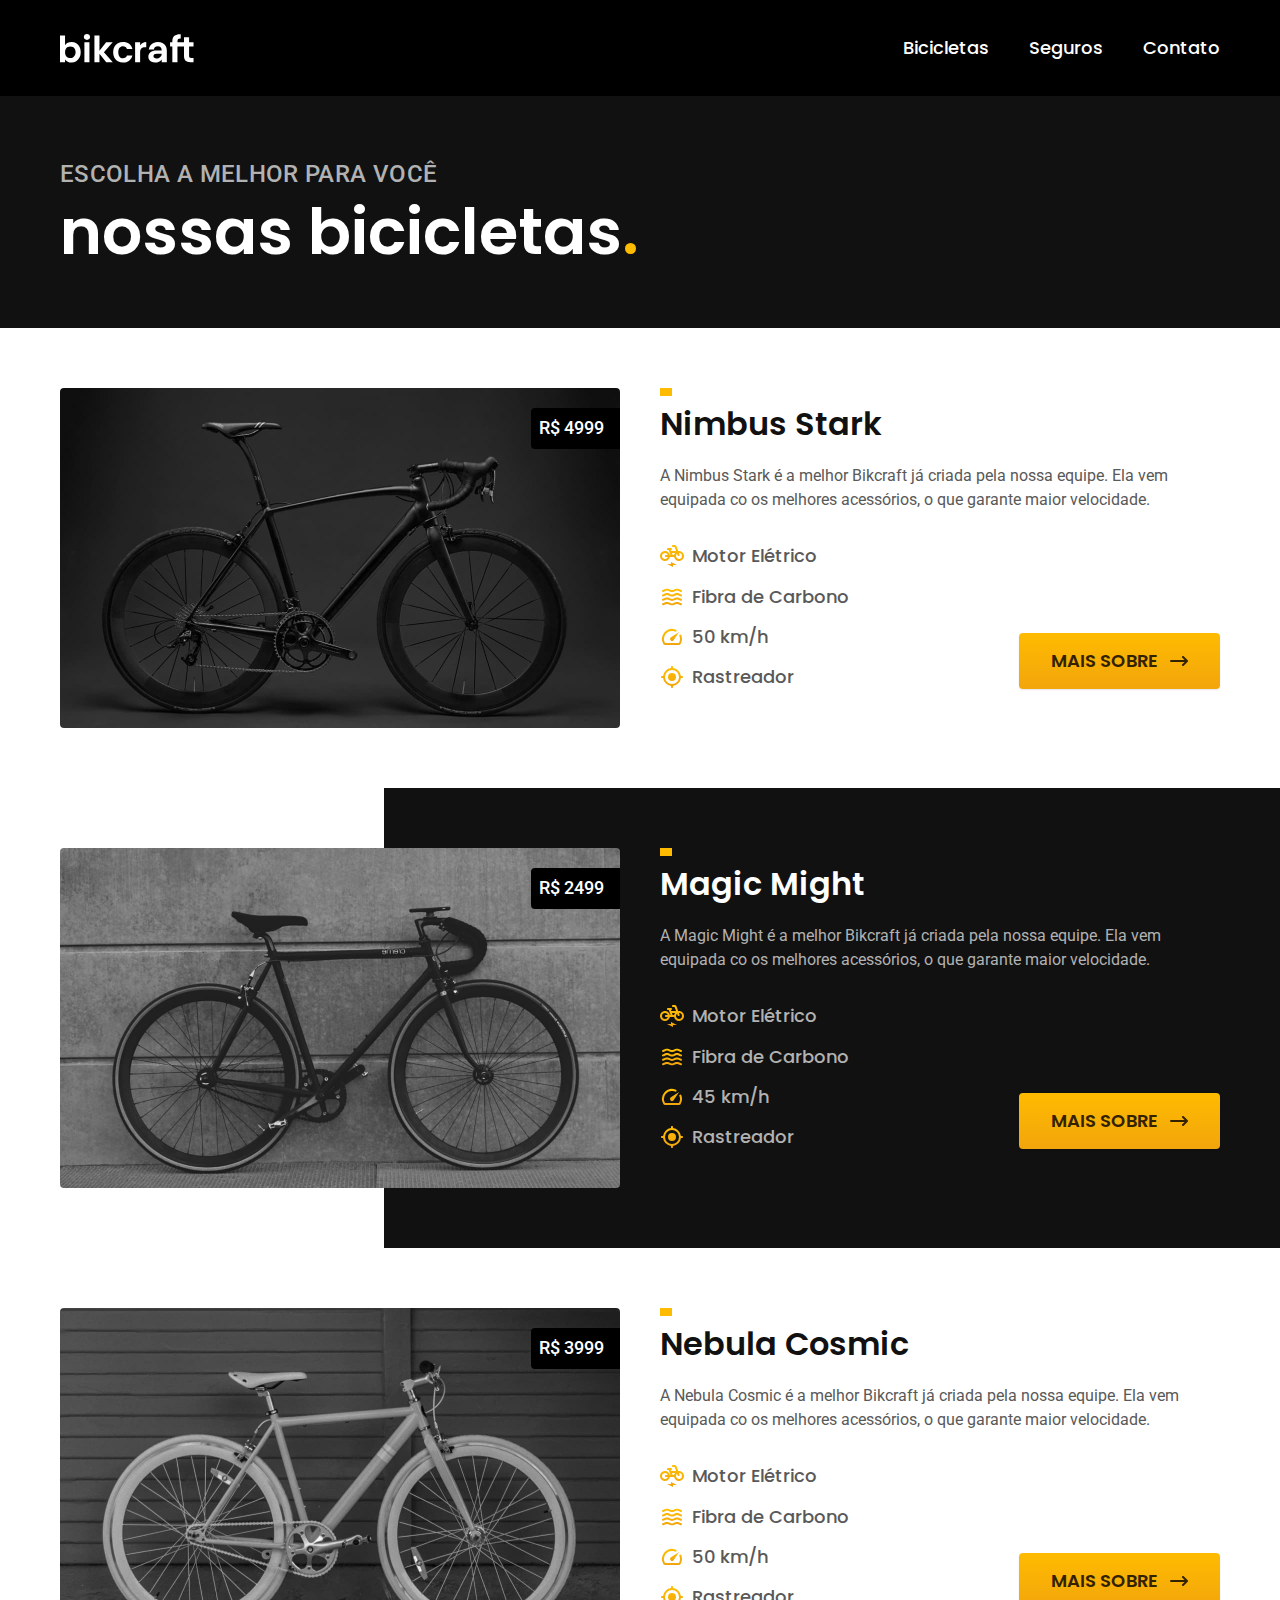
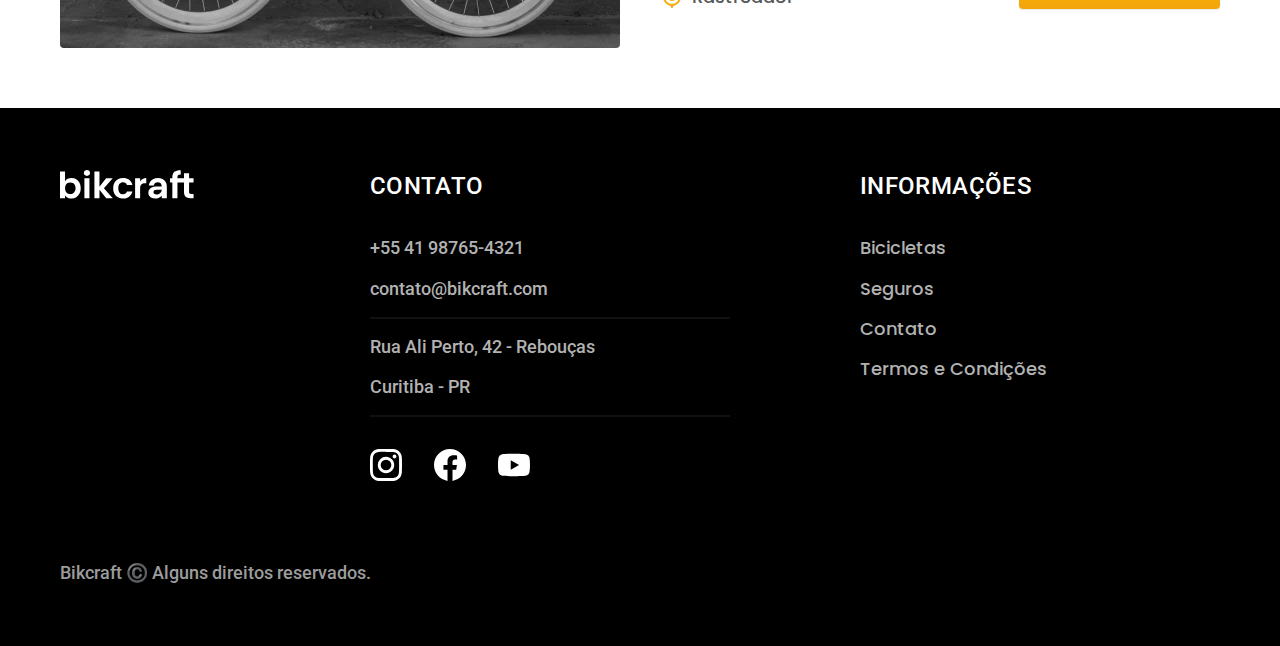
==== bicicletas.html @ cbe67dc3 "bicicletas e termos" ====
<!DOCTYPE html>
<html lang="pt-br">

<head>
  <meta charset="UTF-8">
  <meta name="viewport" content="width=device-width, initial-scale=1.0">
  <title>Bicicletas | Bikcraft</title>
  <meta name="description" content="Bicicletas.">
  <link rel="stylesheet" href="./css/style.css">

  <link rel="preconnect" href="https://fonts.googleapis.com">
  <link rel="preconnect" href="https://fonts.gstatic.com" crossorigin>
  <link href="https://fonts.googleapis.com/css2?family=Merriweather:ital,wght@1,900&family=Poppins:wght@400;600&family=Roboto:wght@400;500&display=swap" rel="stylesheet">
</head>

<body id="bicicletas">
  <header class="header-bg">
    <div class="header container">
      <a href="./"><img src="./img/bikcraft.svg" alt="Bikcraft"></a>
      <nav aria-label="primaria">
        <ul class="header-menu font-1-m cor-0">
          <li><a href="./bicicletas.html">Bicicletas</a></li>
          <li><a href="./seguros.html">Seguros</a></li>
          <li><a href="./contato.html">Contato</a></li>
        </ul>
      </nav>
    </div>
  </header>

  <main>
    <div class="titulo-bg">
      <div class="titulo container">
        <p class="font-2-l-b cor-5">Escolha a melhor para você</p>
        <h1 class="font-1-xxl cor-0">nossas bicicletas<span class="cor-p1">.</span></h1>
      </div>
    </div>

    <div class="bicicletas container">
      <div class="bicicletas-imagem">
        <img src="./img/bicicletas/nimbus.jpg" alt="Bicicleta Preta">
        <span class="font-2-m cor-0">R$ 4999</span>
      </div>
      <div class="bicicletas-conteudo">
        <h2 class="font-1-xl">Nimbus Stark</h2>
        <p class="font-2-s cor-8">A Nimbus Stark é a melhor Bikcraft já criada pela nossa equipe. Ela vem equipada co os melhores acessórios, o que garante maior velocidade.</p>
        <ul class="font-1-m cor-8">
          <li>
            <img src="./img/icones/eletrica.svg" alt="">
            Motor Elétrico
          </li>
          <li>
            <img src="./img/icones/carbono.svg" alt="">
            Fibra de Carbono
          </li>
          <li>
            <img src="./img/icones/velocidade.svg" alt="">
            50 km/h
          </li>
          <li>
            <img src="./img/icones/rastreador.svg" alt="">
            Rastreador
          </li>
        </ul>
        <a class="botao seta" href="./bicicletas/nimbus.html">Mais Sobre</a>
      </div>
    </div>

    <div class="bicicletas-bg">
      <div class="bicicletas container">
        <div class="bicicletas-imagem">
          <img src="./img/bicicletas/magic.jpg" alt="Bicicleta Preta">
          <span class="font-2-m cor-0">R$ 2499</span>
        </div>
        <div class="bicicletas-conteudo">
          <h2 class="font-1-xl cor-0">Magic Might</h2>
          <p class="font-2-s cor-5">A Magic Might é a melhor Bikcraft já criada pela nossa equipe. Ela vem equipada co os melhores acessórios, o que garante maior velocidade.</p>
          <ul class="font-1-m cor-5">
            <li>
              <img src="./img/icones/eletrica.svg" alt="">
              Motor Elétrico
            </li>
            <li>
              <img src="./img/icones/carbono.svg" alt="">
              Fibra de Carbono
            </li>
            <li>
              <img src="./img/icones/velocidade.svg" alt="">
              45 km/h
            </li>
            <li>
              <img src="./img/icones/rastreador.svg" alt="">
              Rastreador
            </li>
          </ul>
          <a class="botao seta" href="./bicicletas/magic.html">Mais Sobre</a>
        </div>
      </div>
    </div>

    <div class="bicicletas container">
      <div class="bicicletas-imagem">
        <img src="./img/bicicletas/nebula.jpg" alt="Bicicleta Preta">
        <span class="font-2-m cor-0">R$ 3999</span>
      </div>
      <div class="bicicletas-conteudo">
        <h2 class="font-1-xl">Nebula Cosmic</h2>
        <p class="font-2-s cor-8">A Nebula Cosmic é a melhor Bikcraft já criada pela nossa equipe. Ela vem equipada co os melhores acessórios, o que garante maior velocidade.</p>
        <ul class="font-1-m cor-8">
          <li>
            <img src="./img/icones/eletrica.svg" alt="">
            Motor Elétrico
          </li>
          <li>
            <img src="./img/icones/carbono.svg" alt="">
            Fibra de Carbono
          </li>
          <li>
            <img src="./img/icones/velocidade.svg" alt="">
            50 km/h
          </li>
          <li>
            <img src="./img/icones/rastreador.svg" alt="">
            Rastreador
          </li>
        </ul>
        <a class="botao seta" href="./bicicletas/nebula.html">Mais Sobre</a>
      </div>
    </div>
  </main>

  <footer class="footer-bg">
    <div class="footer container">
      <img src="./img/bikcraft.svg" alt="Bikcraft">
      <div class="footer-contato">
        <h3 class="font-2-l-b cor-0">Contato</h3>
        <ul class="font-2-m cor-5">
          <li><a href="tel:+5541987654321">+55 41 98765-4321</a></li>
          <li><a href="mailto:contato@bikcraft.com">contato@bikcraft.com</a></li>
          <li>Rua Ali Perto, 42 - Rebouças</li>
          <li>Curitiba - PR</li>
        </ul>
        <div class="footer-redes">
          <a href="./">
            <img src="./img/redes/instagram.svg" alt="Instagram">
          </a>
          <a href="./">
            <img src="./img/redes/facebook.svg" alt="Facebook">
          </a>
          <a href="./">
            <img src="./img/redes/youtube.svg" alt="Youtube">
          </a>
        </div>
      </div>
      <div class="footer-informacoes">
        <h3 class="font-2-l-b cor-0">Informações</h3>
        <nav>
          <ul class="font-1-m cor-5">
            <li><a href="./bicicletas.html">Bicicletas</a></li>
            <li><a href="./seguros.html">Seguros</a></li>
            <li><a href="./contato.html">Contato</a></li>
            <li><a href="./termos.html">Termos e Condições</a></li>
          </ul>
        </nav>
      </div>
      <p class="footer-copy font-2-m cor-6">Bikcraft ©️ Alguns direitos reservados.</p>
    </div>
  </footer>
</body>

</html>
---- css/style.css ----
@import "./global/global.css";
@import "./utilidades/tipografia.css";
@import "./utilidades/cores.css";

@import "./global/header.css";
@import "./global/footer.css";

/* Utilidades */
@import "./utilidades/componentes.css";

/* Home */
@import "./home/introducao.css";
@import "./home/tecnologia.css";
@import "./home/parceiros.css";
@import "./home/depoimento.css";

/* Bicicletas */
@import "./bicicletas/bicicletas-lista.css";
@import "./bicicletas/bicicletas.css";

/* Seguros */
@import "./seguros/seguros.css";

/* Termos */
@import "./termos/termos.css";
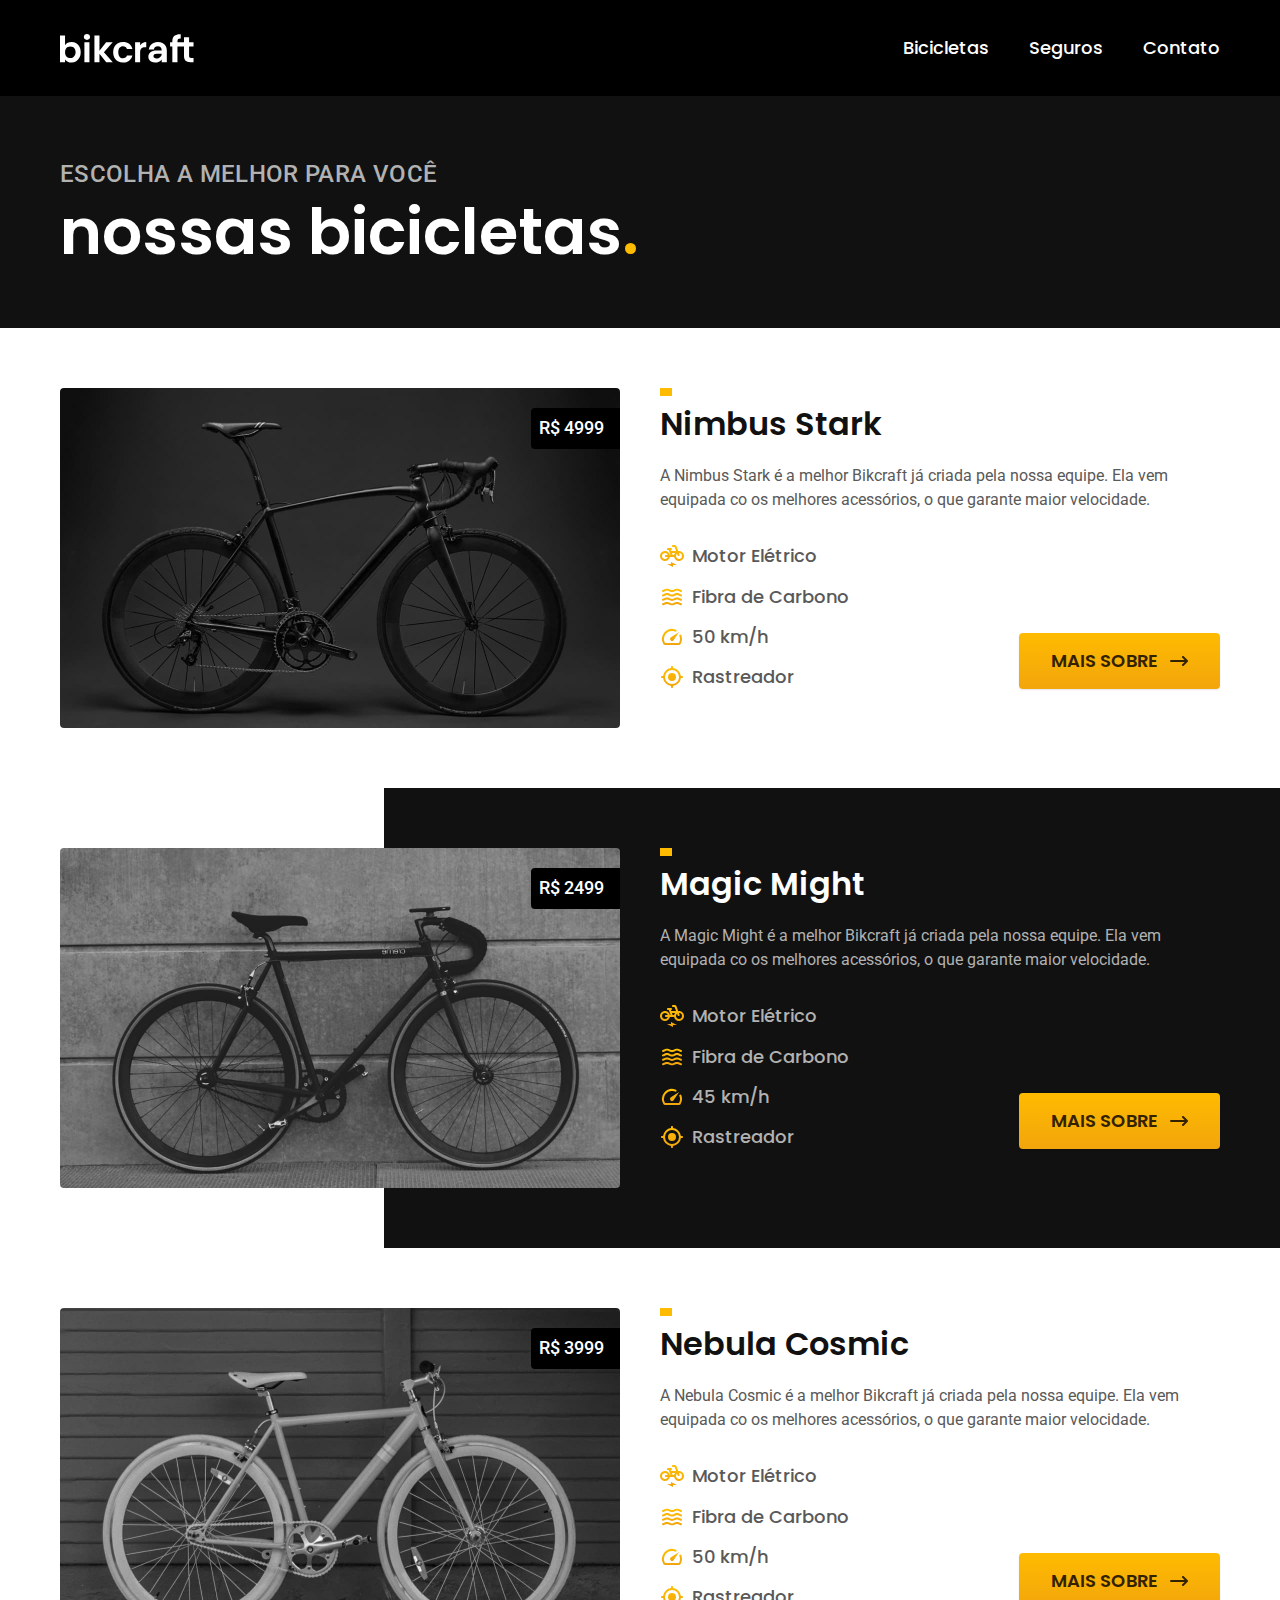
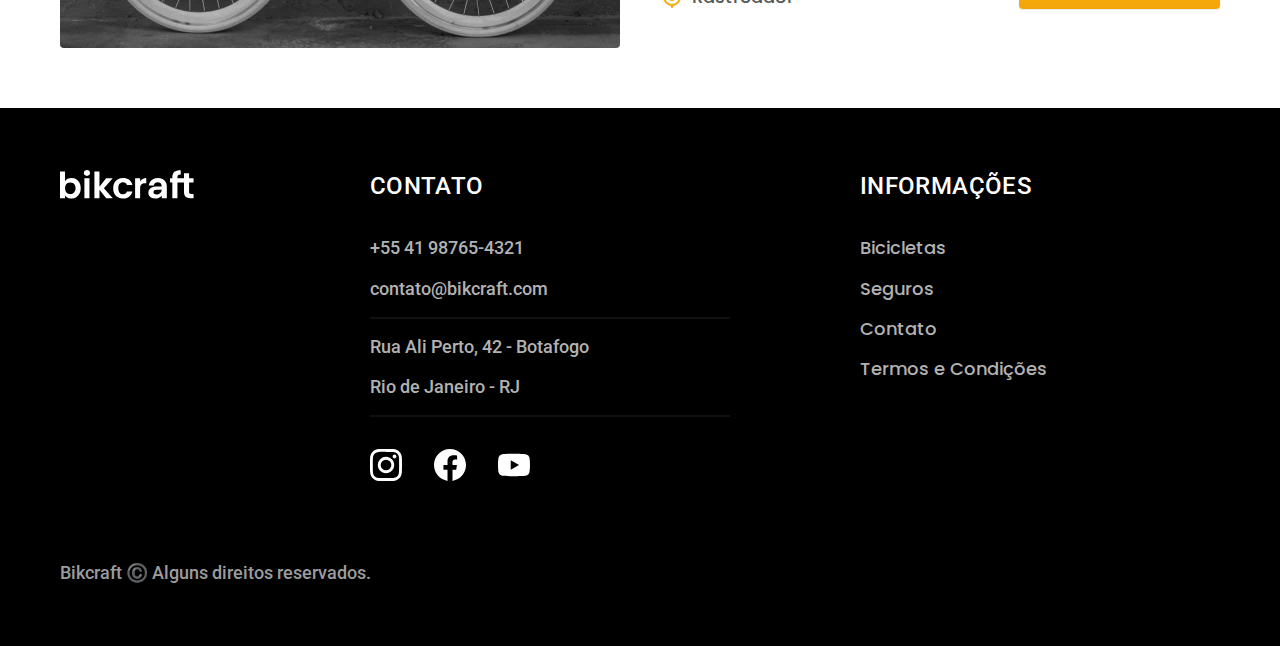
==== commit afe22167: "contato" ====
--- a/bicicletas.html
+++ b/bicicletas.html
@@ -130,14 +130,14 @@
 
   <footer class="footer-bg">
     <div class="footer container">
-      <img src="./img/bikcraft.svg" alt="Bikcraft">
+      <a href="./"> <img src="./img/bikcraft.svg" alt="Bikcraft"></a>
       <div class="footer-contato">
         <h3 class="font-2-l-b cor-0">Contato</h3>
         <ul class="font-2-m cor-5">
           <li><a href="tel:+5541987654321">+55 41 98765-4321</a></li>
           <li><a href="mailto:contato@bikcraft.com">contato@bikcraft.com</a></li>
-          <li>Rua Ali Perto, 42 - Rebouças</li>
-          <li>Curitiba - PR</li>
+          <li>Rua Ali Perto, 42 - Botafogo</li>
+          <li>Rio de Janeiro - RJ</li>
         </ul>
         <div class="footer-redes">
           <a href="./">
--- a/css/style.css
+++ b/css/style.css
@@ -7,6 +7,7 @@
 
 /* Utilidades */
 @import "./utilidades/componentes.css";
+@import "./utilidades/formulario.css";
 
 /* Home */
 @import "./home/introducao.css";
@@ -18,8 +19,18 @@
 @import "./bicicletas/bicicletas-lista.css";
 @import "./bicicletas/bicicletas.css";
 
+/* Bicicleta */
+@import "./bicicleta/bicicleta.css";
+@import "./bicicleta/seguro.css";
+
 /* Seguros */
 @import "./seguros/seguros.css";
+@import "./seguros/vantagens.css";
+@import "./seguros/perguntas.css";
+
+/* Contato */
+@import "./contato/contato.css";
+@import "./contato/lojas.css";
 
 /* Termos */
 @import "./termos/termos.css";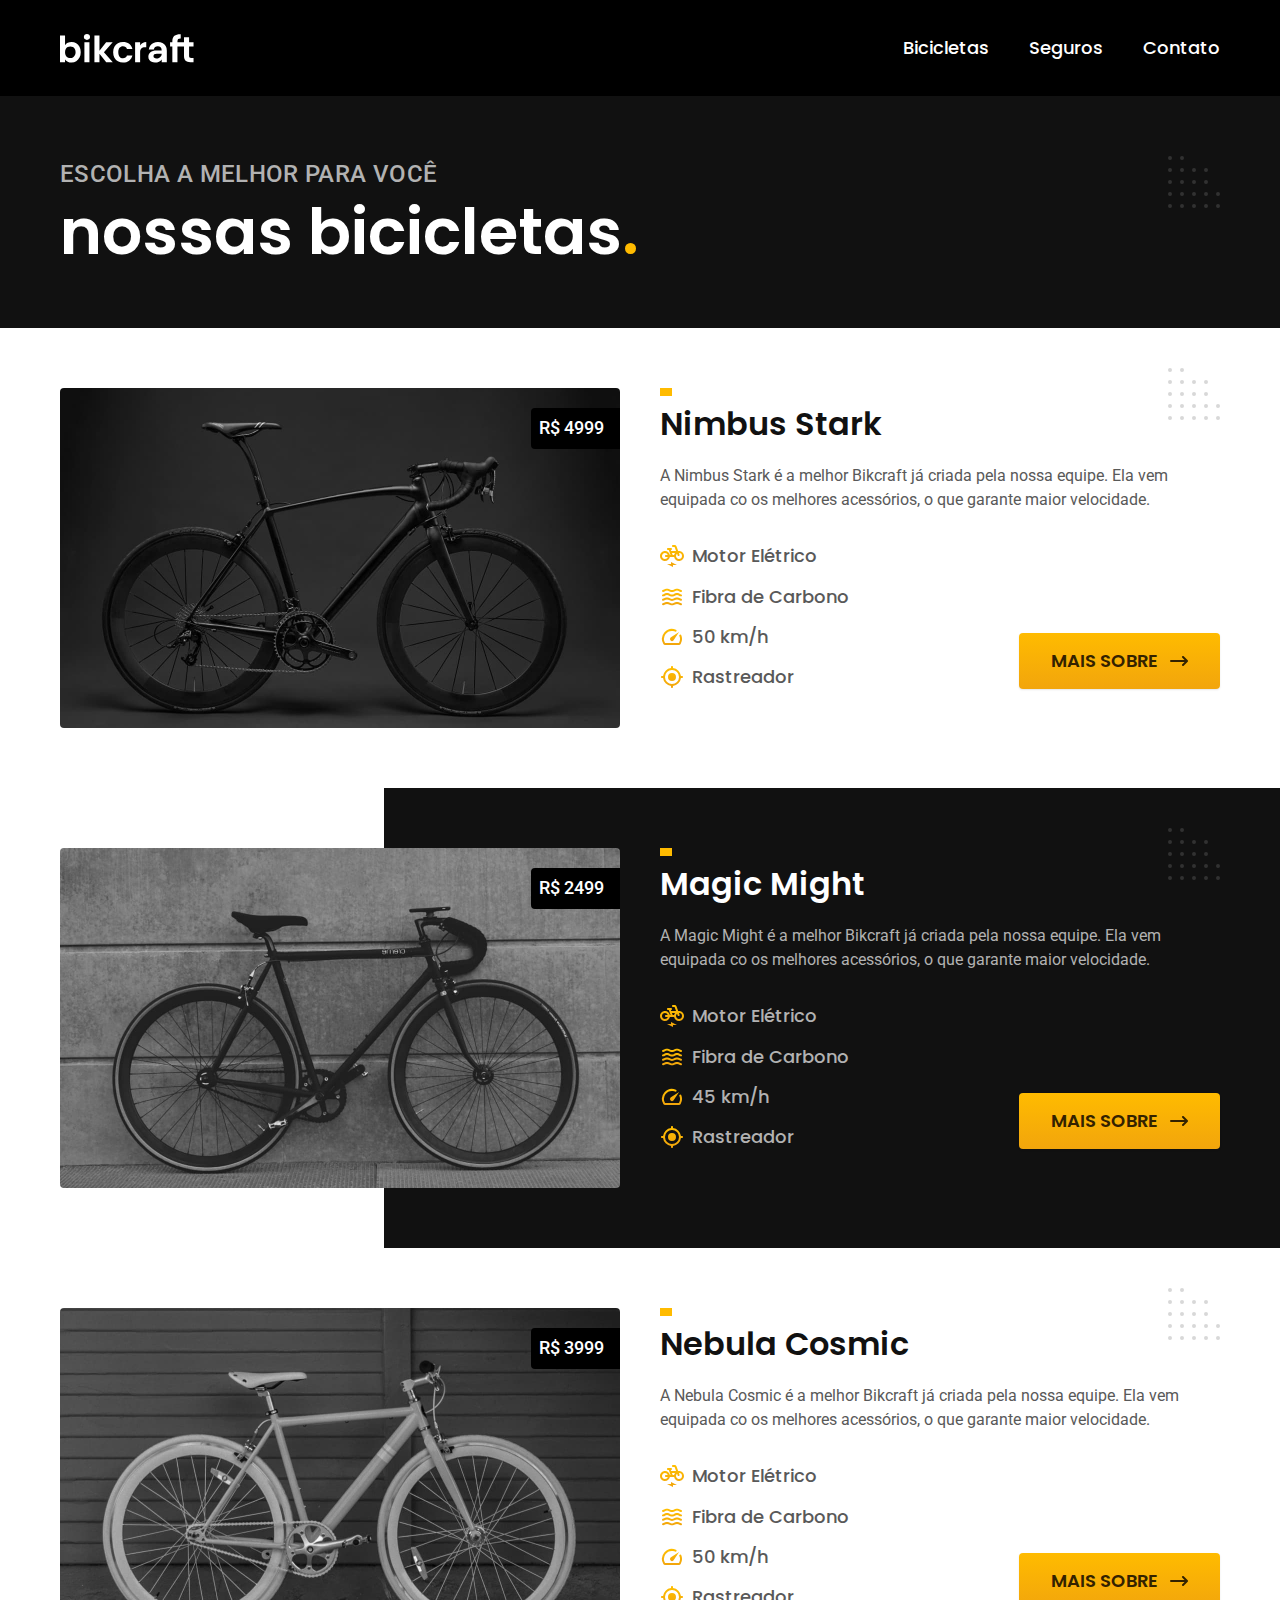
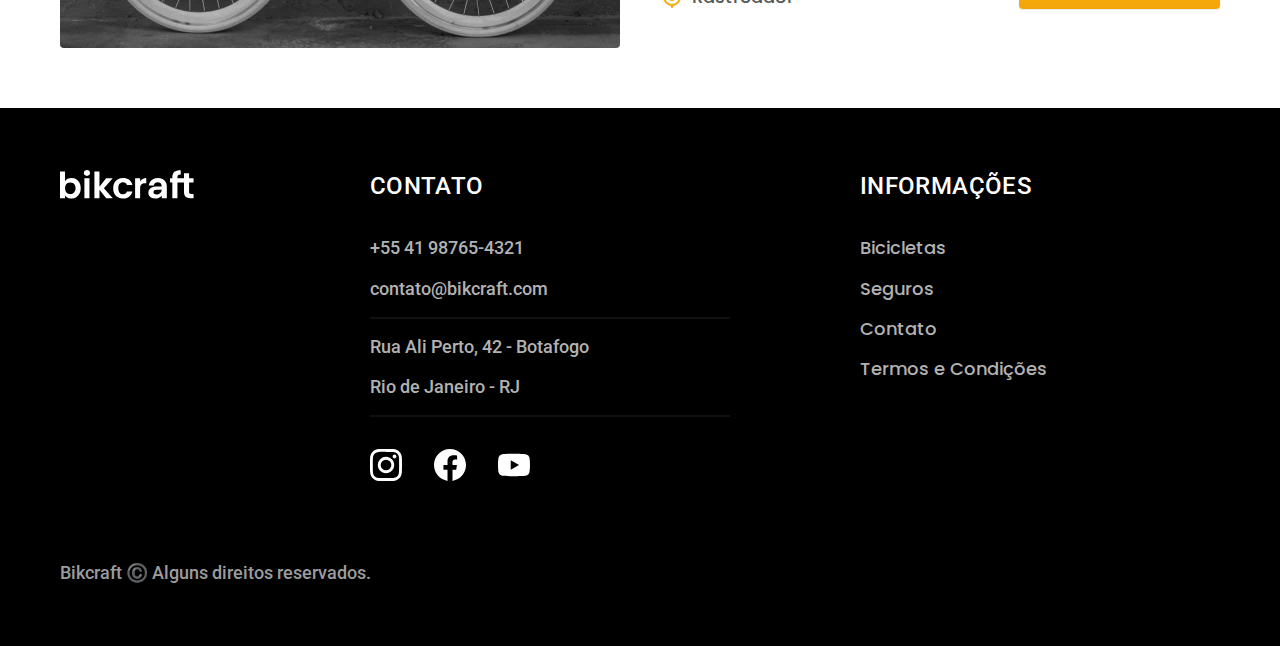
==== commit c1776941: "orcamento" ====
--- a/bicicletas.html
+++ b/bicicletas.html
@@ -6,6 +6,7 @@
   <meta name="viewport" content="width=device-width, initial-scale=1.0">
   <title>Bicicletas | Bikcraft</title>
   <meta name="description" content="Bicicletas.">
+  <link rel="preload" href="./css/style.css" as="style">
   <link rel="stylesheet" href="./css/style.css">
 
   <link rel="preconnect" href="https://fonts.googleapis.com">
@@ -16,7 +17,7 @@
 <body id="bicicletas">
   <header class="header-bg">
     <div class="header container">
-      <a href="./"><img src="./img/bikcraft.svg" alt="Bikcraft"></a>
+      <a href="./"><img src="./img/bikcraft.svg" width="136" height="32" alt="Bikcraft"></a>
       <nav aria-label="primaria">
         <ul class="header-menu font-1-m cor-0">
           <li><a href="./bicicletas.html">Bicicletas</a></li>
@@ -37,7 +38,7 @@
 
     <div class="bicicletas container">
       <div class="bicicletas-imagem">
-        <img src="./img/bicicletas/nimbus.jpg" alt="Bicicleta Preta">
+        <img src="./img/bicicletas/nimbus.jpg" width="1120" height="680" alt="Bicicleta Preta">
         <span class="font-2-m cor-0">R$ 4999</span>
       </div>
       <div class="bicicletas-conteudo">
@@ -45,19 +46,19 @@
         <p class="font-2-s cor-8">A Nimbus Stark é a melhor Bikcraft já criada pela nossa equipe. Ela vem equipada co os melhores acessórios, o que garante maior velocidade.</p>
         <ul class="font-1-m cor-8">
           <li>
-            <img src="./img/icones/eletrica.svg" alt="">
+            <img src="./img/icones/eletrica.svg" width="24" height="24" alt="">
             Motor Elétrico
           </li>
           <li>
-            <img src="./img/icones/carbono.svg" alt="">
+            <img src="./img/icones/carbono.svg" width="24" height="24" alt="">
             Fibra de Carbono
           </li>
           <li>
-            <img src="./img/icones/velocidade.svg" alt="">
+            <img src="./img/icones/velocidade.svg" width="24" height="24" alt="">
             50 km/h
           </li>
           <li>
-            <img src="./img/icones/rastreador.svg" alt="">
+            <img src="./img/icones/rastreador.svg" width="24" height="24" alt="">
             Rastreador
           </li>
         </ul>
@@ -68,7 +69,7 @@
     <div class="bicicletas-bg">
       <div class="bicicletas container">
         <div class="bicicletas-imagem">
-          <img src="./img/bicicletas/magic.jpg" alt="Bicicleta Preta">
+          <img src="./img/bicicletas/magic.jpg" width="1120" height="680" alt="Bicicleta Preta">
           <span class="font-2-m cor-0">R$ 2499</span>
         </div>
         <div class="bicicletas-conteudo">
@@ -76,19 +77,19 @@
           <p class="font-2-s cor-5">A Magic Might é a melhor Bikcraft já criada pela nossa equipe. Ela vem equipada co os melhores acessórios, o que garante maior velocidade.</p>
           <ul class="font-1-m cor-5">
             <li>
-              <img src="./img/icones/eletrica.svg" alt="">
+              <img src="./img/icones/eletrica.svg" width="24" height="24" alt="">
               Motor Elétrico
             </li>
             <li>
-              <img src="./img/icones/carbono.svg" alt="">
+              <img src="./img/icones/carbono.svg" width="24" height="24" alt="">
               Fibra de Carbono
             </li>
             <li>
-              <img src="./img/icones/velocidade.svg" alt="">
+              <img src="./img/icones/velocidade.svg" width="24" height="24" alt="">
               45 km/h
             </li>
             <li>
-              <img src="./img/icones/rastreador.svg" alt="">
+              <img src="./img/icones/rastreador.svg" width="24" height="24" alt="">
               Rastreador
             </li>
           </ul>
@@ -99,7 +100,7 @@
 
     <div class="bicicletas container">
       <div class="bicicletas-imagem">
-        <img src="./img/bicicletas/nebula.jpg" alt="Bicicleta Preta">
+        <img src="./img/bicicletas/nebula.jpg" width="1120" height="680" alt="Bicicleta Preta">
         <span class="font-2-m cor-0">R$ 3999</span>
       </div>
       <div class="bicicletas-conteudo">
@@ -107,19 +108,19 @@
         <p class="font-2-s cor-8">A Nebula Cosmic é a melhor Bikcraft já criada pela nossa equipe. Ela vem equipada co os melhores acessórios, o que garante maior velocidade.</p>
         <ul class="font-1-m cor-8">
           <li>
-            <img src="./img/icones/eletrica.svg" alt="">
+            <img src="./img/icones/eletrica.svg" width="24" height="24" alt="">
             Motor Elétrico
           </li>
           <li>
-            <img src="./img/icones/carbono.svg" alt="">
+            <img src="./img/icones/carbono.svg" width="24" height="24" alt="">
             Fibra de Carbono
           </li>
           <li>
-            <img src="./img/icones/velocidade.svg" alt="">
+            <img src="./img/icones/velocidade.svg" width="24" height="24" alt="">
             50 km/h
           </li>
           <li>
-            <img src="./img/icones/rastreador.svg" alt="">
+            <img src="./img/icones/rastreador.svg" width="24" height="24" alt="">
             Rastreador
           </li>
         </ul>
@@ -130,7 +131,7 @@
 
   <footer class="footer-bg">
     <div class="footer container">
-      <a href="./"> <img src="./img/bikcraft.svg" alt="Bikcraft"></a>
+      <a href="./"> <img src="./img/bikcraft.svg" width="136" height="32" alt="Bikcraft"></a>
       <div class="footer-contato">
         <h3 class="font-2-l-b cor-0">Contato</h3>
         <ul class="font-2-m cor-5">
@@ -141,13 +142,13 @@
         </ul>
         <div class="footer-redes">
           <a href="./">
-            <img src="./img/redes/instagram.svg" alt="Instagram">
+            <img src="./img/redes/instagram.svg" width="32" height="32" alt="Instagram">
           </a>
           <a href="./">
-            <img src="./img/redes/facebook.svg" alt="Facebook">
+            <img src="./img/redes/facebook.svg" width="32" height="32" alt="Facebook">
           </a>
           <a href="./">
-            <img src="./img/redes/youtube.svg" alt="Youtube">
+            <img src="./img/redes/youtube.svg" width="32" height="32" alt="Youtube">
           </a>
         </div>
       </div>
--- a/css/style.css
+++ b/css/style.css
@@ -32,5 +32,8 @@
 @import "./contato/contato.css";
 @import "./contato/lojas.css";
 
+/* Orçamento */
+@import "./orcamento/orcamento.css";
+
 /* Termos */
 @import "./termos/termos.css";--- a/css/style.css
+++ b/css/style.css
@@ -32,5 +32,8 @@
 @import "./contato/contato.css";
 @import "./contato/lojas.css";
 
+/* Orçamento */
+@import "./orcamento/orcamento.css";
+
 /* Termos */
 @import "./termos/termos.css";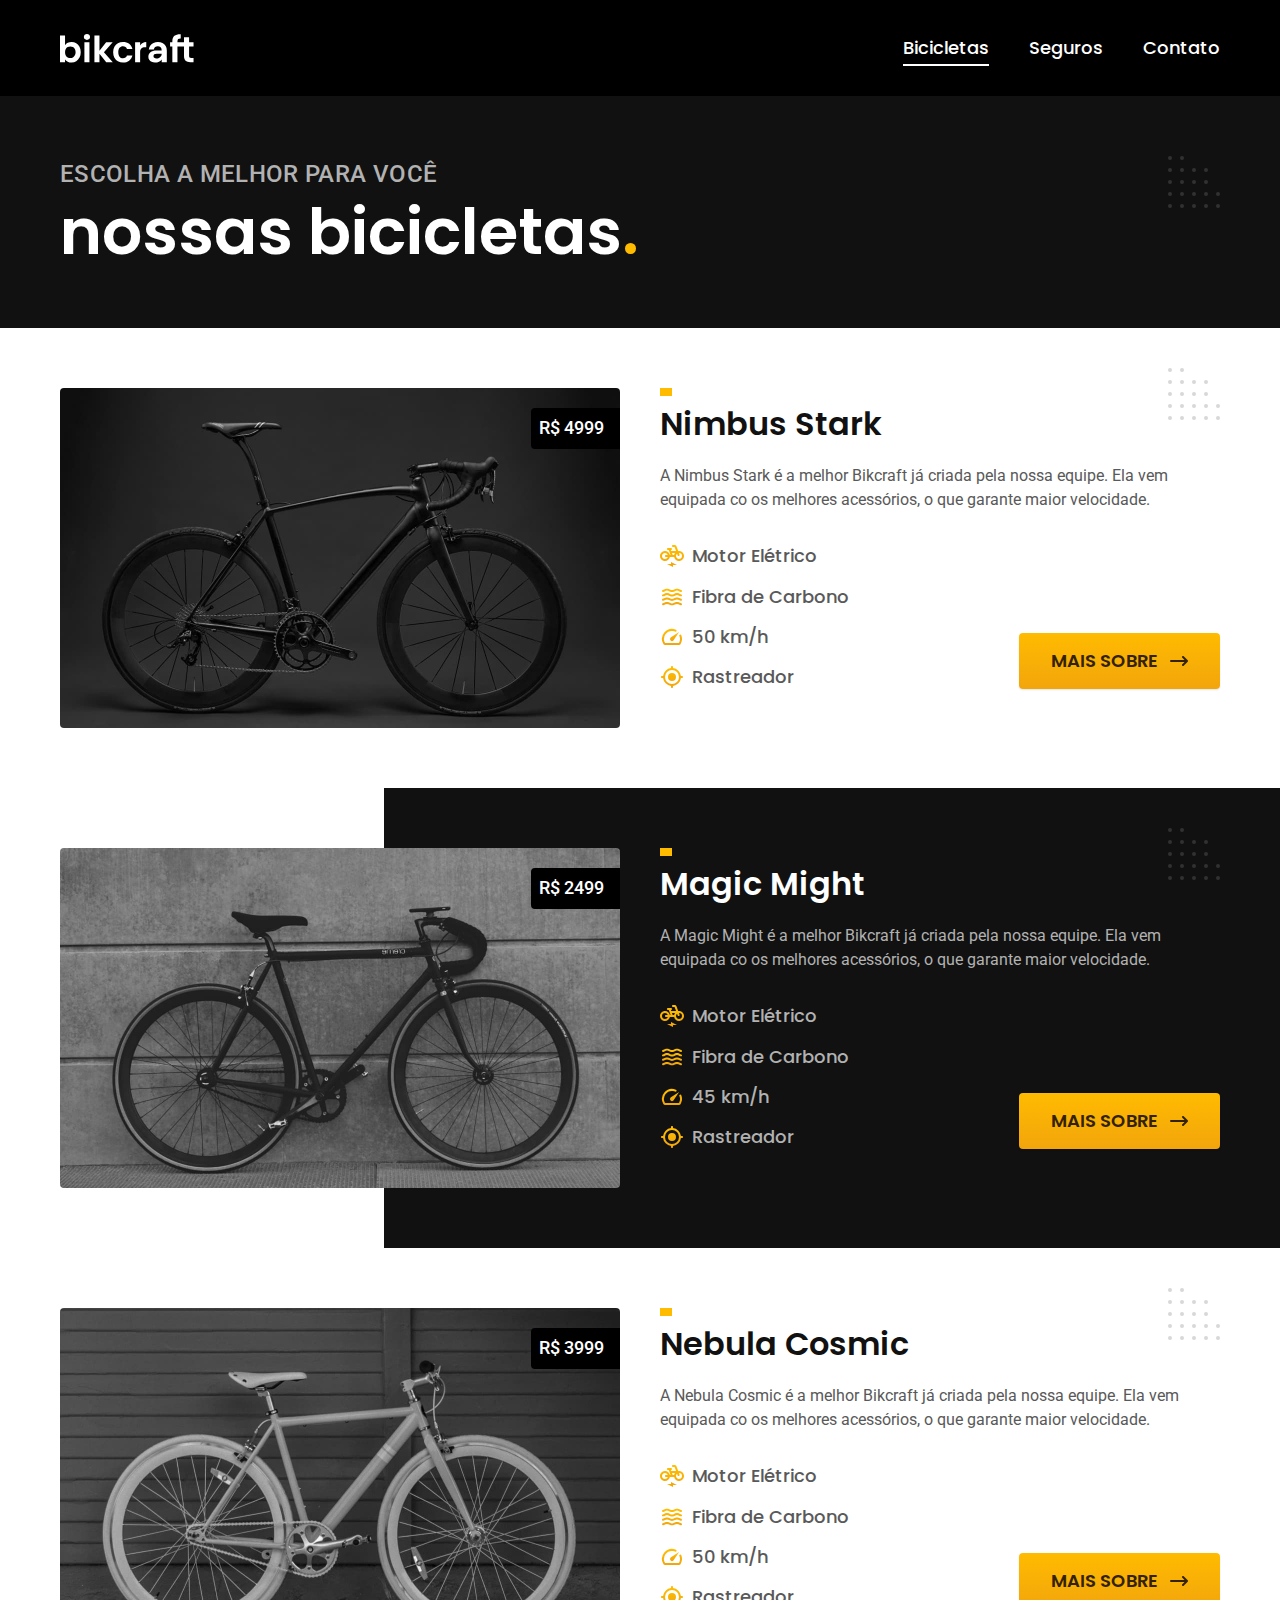
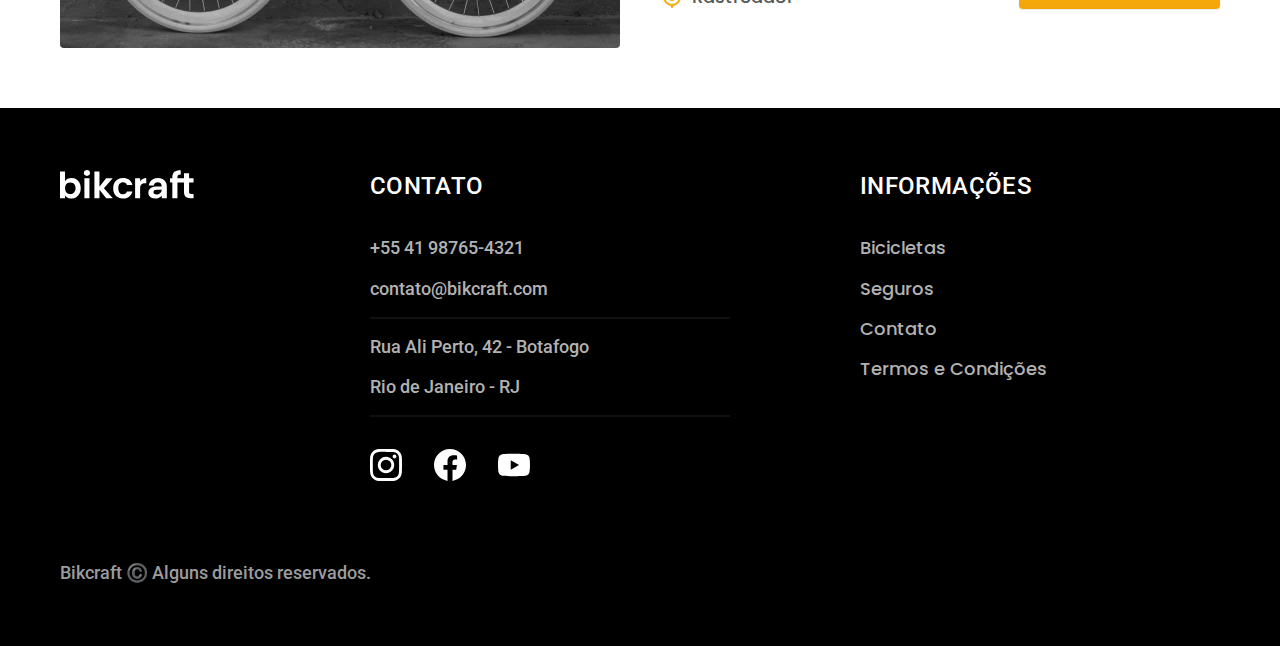
==== commit ab8a4288: "otimizado para producao" ====
--- a/bicicletas.html
+++ b/bicicletas.html
@@ -6,8 +6,11 @@
   <meta name="viewport" content="width=device-width, initial-scale=1.0">
   <title>Bicicletas | Bikcraft</title>
   <meta name="description" content="Bicicletas.">
-  <link rel="preload" href="./css/style.css" as="style">
-  <link rel="stylesheet" href="./css/style.css">
+  <link rel="icon" href="./favicon.svg" type="image/svg+xml">
+  <link rel="preload" href="./css/style.min.css" as="style">
+  <link rel="stylesheet" href="./css/style.min.css">
+
+  <script>document.documentElement.classList.add('js');</script>
 
   <link rel="preconnect" href="https://fonts.googleapis.com">
   <link rel="preconnect" href="https://fonts.gstatic.com" crossorigin>
@@ -166,6 +169,7 @@
       <p class="footer-copy font-2-m cor-6">Bikcraft ©️ Alguns direitos reservados.</p>
     </div>
   </footer>
+  <script src="./js/script.js"></script>
 </body>
 
 </html>--- a/css/style.min.css
+++ b/css/style.min.css
@@ -0,0 +1 @@
+body{margin:0;font-family:Arial,Helvetica,sans-serif;color:#111}blockquote,dd,h1,h2,h3,h4,p,ul{margin:0}ul{padding:0;list-style:none;font-family:Poppins;font-weight:400}a{text-decoration:none;color:inherit}img{max-width:100%;height:auto;display:block}img[src$=".jpg"]{border-radius:4px}.font-1-xs{font:500 0.75rem/1.35 Poppins,sans-serif}.font-2-xs{font:400 0.875rem/1.43 Roboto,sans-serif}.font-1-s{font:500 1rem/1.5 Poppins,sans-serif}.font-2-s{font:400 1rem/1.5 Roboto,sans-serif}.font-1-m,.font-1-m-b{font:500 1.125rem/1.35 Poppins,sans-serif}.font-1-m-b{font-weight:600}.font-2-m{font:500 1.125rem/1.35 Roboto,sans-serif}.font-1-l{font:500 1.5rem/1.5 Poppins,sans-serif}.font-2-l,.font-2-l-b{font:400 1.5rem/1.5 Roboto,sans-serif}.font-2-l-b{font-weight:500;letter-spacing:.015em;text-transform:uppercase}.font-1-xl{font:600 2rem/1.25 Poppins,sans-serif}.font-2-xl{font:500 2rem/1.25 Roboto,sans-serif}.font-1-xxl{font:600 4rem/1.125 Poppins,sans-serif}@media (max-width:1200px){.font-1-xxl{font-size:3rem}.font-2-l,.font-2-l-b{font-size:1.125rem}}@media (max-width:800px){.font-1-xxl{font-size:2rem}.font-1-xl,.font-2-xl{font-size:1.5rem}}:root{--cor-0:#ffffff;--cor-1:#f7f7f7;--cor-2:#ededed;--cor-3:#dedede;--cor-4:#cccccc;--cor-5:#b2b2b2;--cor-6:#9c9c9c;--cor-7:#717171;--cor-8:#595959;--cor-9:#404040;--cor-10:#2e2e2e;--cor-11:#111111;--cor-12:#000000;--cor-p1:#ffbb00;--cor-p2:#e4a30b;--cor-p3:#a66f00;--cor-p4:#664400;--cor-p5:#332200}.cor-0{color:var(--cor-0)}.cor-1{color:var(--cor-1)}.cor-2{color:var(--cor-2)}.cor-3{color:var(--cor-3)}.cor-4{color:var(--cor-4)}.cor-5{color:var(--cor-5)}.cor-6{color:var(--cor-6)}.cor-7{color:var(--cor-7)}.cor-8{color:var(--cor-8)}.cor-9{color:var(--cor-9)}.cor-10{color:var(--cor-10)}.cor-11{color:var(--cor-11)}.cor-12{color:var(--cor-12)}.cor-p1{color:var(--cor-p1)}.cor-p2{color:var(--cor-p2)}.cor-p3{color:var(--cor-p3)}.cor-p4{color:var(--cor-p4)}.cor-p5{color:var(--cor-p5)}.js .fadeInDown{transform:translate3d(0,-20px,0)}.js .fadeInUp{transform:translate3d(0,20px,0)}.js .fadeInRight{transform:translate3d(20px,0,0)}.js .fadeInLeft{transform:translate3d(-20px,0,0)}.js [data-anime]{opacity:0}.js .anime{opacity:1;transform:none;transition:transform .8s,opacity .8s}.header-bg{background-color:var(--cor-12)}.header{display:flex;flex-wrap:wrap;gap:20px;justify-content:space-between;align-items:center;padding-top:20px;padding-bottom:20px}.header-menu{display:flex;flex-wrap:wrap;gap:40px}.header-menu a{padding:16px 0;display:inline-block;position:relative}.header-menu a:after{content:"";display:block;height:2px;width:0;background:var(--cor-0);margin-top:4px;transition:.3s;position:absolute}.header-menu a.ativo::after,.header-menu a:hover::after{width:100%}@media (max-width:800px){.header-menu{gap:20px}.header-menu a{background:var(--cor-11);padding:12px 16px;border-radius:4px}.header-menu a:hover{background-color:var(--cor-10)}.header a:after{display:none}}@media (max-width:600px){.header-menu{gap:12px}.header-menu a{padding:8px 12px;font-size:14px}}.footer-bg{background-color:var(--cor-12)}.footer{display:grid;grid-template-columns:3fr 5fr 4fr;gap:40px;padding-top:60px;padding-bottom:60px}.footer h3{margin-bottom:32px}.footer-contato ul{margin-bottom:32px}.footer-contato li:nth-child(2n):after{content:"";display:block;max-width:360px;height:2px;background:var(--cor-11);margin-top:16px}.footer li{margin-bottom:16px}.footer-redes{display:flex;gap:32px}.footer a:hover{color:var(--cor-0)}.footer-copy{grid-column:1/-1;margin-top:40px}@media (max-width:800px){.footer>img{display:none}.footer{grid-template-columns:1fr 1fr}}@media (max-width:600px){.footer{grid-template-columns:1fr;gap:60px}.footer-copy{margin-top:0}}.container{box-sizing:border-box;max-width:1200px;padding-left:20px;padding-right:20px;margin-left:auto;margin-right:auto}.botao{display:inline-block;padding:16px 32px;background:linear-gradient(#fb0,#f2a50c);border-radius:4px;box-shadow:0 1px 2px rgba(0,0,0,.1);text-transform:uppercase;color:var(--cor-p5);font:600 1.125rem/1.35 Poppins,sans-serif;max-width:max-content;border:none;cursor:pointer}.botao:hover{background:linear-gradient(#ffb60d,#e59317)}.botao.secundario{background:var(--cor-10);color:var(--cor-2)}.botao.secundario:hover{background:var(--cor-9)}.botao.seta{display:flex;align-items:center}.botao.seta::after{content:"";display:inline-block;width:18px;height:10px;margin-left:12px;background:url("../img/icones/seta.svg");transition:transform .2s}.botao.seta:hover::after{transform:translateX(4px)}@media (max-width:600px){.botao{padding:12px 16px;font-size:1rem}}.link{display:inline-block;color:var(--cor-p1);font:500 1.5rem/1.5 Poppins,sans-serif;text-transform:uppercase;position:relative;padding-bottom:8px}.link::after{content:"";display:block;width:100%;height:4px;position:absolute;background-color:currentColor;margin-top:4px}.link:hover{color:var(--cor-0)}.titulo-bg{padding-top:60px;padding-bottom:60px;background-color:var(--cor-11)}.titulo{background:url("../img/dec/top-right.svg") no-repeat top right 20px}.titulo p{margin-bottom:4px}@media (max-width:800px){.titulo-bg{padding-top:40px;padding-bottom:40px}.titulo p{font-size:1rem;text-transform:lowercase;font-weight:400}}.form{display:grid;grid-template-columns:1fr 1fr;gap:20px}.form label{display:block;font:600 1rem/1.5 Poppins,sans-serif;margin-bottom:4px}.form .col-2{grid-column:span 2}.form input[type=email],.form input[type=text],.form textarea{font:400 1rem/1.5 Roboto,sans-serif;background:var(--cor-1);border:1px solid var(--cor-2);padding:12px;border-radius:4px;width:100%;box-sizing:border-box}.form input[type=email]:focus,.form input[type=text]:focus,.form textarea:focus{outline:0;border-color:var(--cor-p1);background:var(--cor-0);box-shadow:0 0 0 2px #fea}@media (max-width:600px){.form{grid-template-columns:1fr}.form .col-2{grid-column:1}}.introducao-bg{background:var(--cor-12) url("../img/dec/bottom-left.svg") no-repeat bottom 160px left 20px;box-shadow:inset 0 -120px var(--cor-0)}.introducao{display:grid;grid-template-columns:1fr 1fr;gap:0 40px}.introducao-conteudo{align-self:end;padding-bottom:200px}.introducao img{width:100%;height:100%;object-fit:cover;border-radius:4px}.introducao h1{margin-bottom:32px}.introducao p{margin-bottom:20px}@media (max-width:800px){.introducao-bg{background:var(--cor-11);padding-top:40px;box-shadow:inset 0 -60px var(--cor-0)}.introducao{grid-template-columns:1fr;gap:32px}.introducao-conteudo{padding-bottom:0}.introducao h1{margin-bottom:16px}.introducao img{height:300px;width:100%}}.tecnologia-bg{background-color:var(--cor-11);box-shadow:inset 0 80px var(--cor-0),inset 0 -80px var(--cor-0)}.tecnologia{display:grid;grid-template-columns:1fr 1fr;gap:40px}.tecnologia-imagem img{width:100%;height:100%;object-fit:cover;object-position:left}.tecnologia-conteudo{padding-top:160px;padding-bottom:160px}.tecnologia-conteudo>span{display:block;margin-bottom:20px}.tecnologia-conteudo h2{margin-bottom:32px}.tecnologia-conteudo>p{margin-bottom:20px}.tecnologia-conteudo a{margin-bottom:80px}.tecnologia-vantagens{display:flex;gap:40px}.tecnologia-vantagens h3{margin-bottom:8px;width:max-content}.tecnologia-vantagens img{width:24px;margin-bottom:8px}@media (max-width:800px){.tecnologia{grid-template-columns:1fr}.tecnologia-bg{box-shadow:initial}.tecnologia-conteudo{padding-top:60px;padding-bottom:60px}.tecnologia-imagem{display:none}.tecnologia a{margin-bottom:60px}}@media (max-width:600px){.tecnologia-vantagens{flex-direction:column}}.parceiros{padding-top:60px;padding-bottom:120px}.parceiros h2{margin-bottom:60px}.parceiros ul{padding:0 20px;max-width:1400px;margin:0 auto;display:grid;grid-template-columns:repeat(4,1fr)}.parceiros li{display:flex;padding:32px;border-left:2px solid var(--cor-2)}.parceiros img{margin:auto}.parceiros li:first-child,.parceiros li:nth-child(5){border-left:none}.parceiros li:nth-child(n+5){border-top:2px solid var(--cor-2)}@media (max-width:800px){.parceiros{padding-bottom:60px}.parceiros li{padding:20px}.parceiros h2{margin-bottom:20px}.parceiros ul{grid-template-columns:repeat(2,1fr)}.parceiros li:nth-child(n+3){border-top:2px solid var(--cor-2)}.parceiros li:nth-child(odd){border-left:none}}.depoimento{display:grid;grid-template-columns:1fr 1fr;background-color:var(--cor-p1);overflow:hidden}.depoimento img{width:100%;height:100%;object-fit:cover;border-radius:0}.depoimento-conteudo{padding:40px 40px 80px 80px;align-self:end;background:url("../img/dec/bottom-right-p.svg") no-repeat bottom 40px right 40px}.depoimento-conteudo p{max-width:32ch;font-family:Merriweather,serif;font-style:italic;font-weight:900;margin-bottom:32px;position:relative}.depoimento p::after,.depoimento p::before{font-size:5rem;color:var(--cor-p2);position:absolute}.depoimento p::before{content:"“";left:-50px;top:-20px}.depoimento p::after{content:"”"}@media (min-width:1200px){.depoimento img{max-height:520px}}@media (max-width:800px){.depoimento{grid-template-columns:1fr;text-align:center}.depoimento img{max-height:200px}.depoimento-conteudo{padding:40px 20px;justify-self:center}}.bicicletas-lista{padding-top:60px;padding-bottom:120px}.bicicletas-lista h2{margin-bottom:40px}.bicicletas-lista ul{display:flex;gap:40px;padding:0 20px 20px 20px;max-width:1400px;margin-left:auto;margin-right:auto;overflow-x:auto}#bicicleta .bicicletas-lista ul{padding:0 0 20px 0}.bicicletas-lista li{flex:1;min-width:280px}.bicicletas-lista a{display:block}.bicicletas-lista img{margin-bottom:16px}.bicicletas-lista h3{margin-bottom:8px;display:flex;align-items:center}.bicicletas-lista h3::before{content:"";display:inline-block;height:8px;width:12px;margin-right:8px;background-color:var(--cor-p1);transition:width .2s}.bicicletas-lista a:hover h3::before{width:24px}.bicicletas-lista li span{padding-left:20px}@media (max-width:800px){.bicicletas-lista{padding-bottom:60px}.bicicletas-lista ul{gap:20px}}.bicicletas-bg{background:linear-gradient(to right,var(--cor-0) 30%,var(--cor-11) 0)}.bicicletas{display:grid;grid-template-columns:1fr 1fr;gap:40px;padding-top:60px;padding-bottom:60px;background:url("../img/dec/top-right.svg") no-repeat top 40px right 20px}.bicicletas-imagem{display:grid}.bicicletas-imagem img{grid-area:1/1}.bicicletas-imagem span{grid-area:1/1;place-self:start end;margin-top:20px;display:inline-block;background:var(--cor-12);padding:8px 16px 8px 8px;border-radius:4px 0 0 4px}.bicicletas-conteudo{display:grid;grid-template-columns:1fr auto;align-content:start}.bicicletas h2,.bicicletas p{grid-column:1/-1}.bicicletas h2{margin-bottom:20px}.bicicletas h2::before{content:"";display:block;width:12px;height:8px;background-color:var(--cor-p1);margin-bottom:8px}.bicicletas p{margin-bottom:32px}.bicicletas a{place-self:end}.bicicletas li{display:flex;align-items:center}.bicicletas ul{display:grid;gap:16px}.bicicletas-conteudo img{width:24px;margin-right:8px}@media (max-width:800px){.bicicletas-bg{background:var(--cor-11)}.bicicletas{grid-template-columns:1fr;gap:20px;padding-top:40px;padding-bottom:40px}}@media (max-width:600px){.bicicletas-conteudo{grid-template-columns:1fr}.bicicletas ul{font-size:1rem;grid-template-columns:1fr 1fr;margin-bottom:32px}.bicicletas a{place-self:start}}.bicicleta{display:grid;grid-template-columns:1fr 1fr;align-items:start;gap:40px;padding-top:60px;padding-bottom:60px}#bicicleta .titulo p{text-transform:uppercase}.bicicleta-imagens{display:flex;flex-wrap:wrap;gap:20px}.bicicleta-imagens img{flex:1;min-width:200px}.bicicleta-imagens img:first-child{min-width:100%}.bicicleta-conteudo>p{margin-bottom:32px}.bicicleta-comprar{display:grid;grid-template-columns:max-content auto;align-items:center;justify-items:start;gap:8px 12px;margin-bottom:40px}.bicicleta-comprar a{grid-row:span 2}.bicicleta-comprar span{display:flex;align-items:center;background-color:var(--cor-12);gap:8px;padding:4px 8px;border-radius:4px}.bicicleta-conteudo h2{text-transform:uppercase;letter-spacing:.015em;margin-bottom:12px}.bicicleta-ficha,.bicicleta-informacoes{padding:32px;background-color:var(--cor-12);border-radius:4px}.bicicleta-informacoes{margin-bottom:40px;display:grid;grid-template-columns:1fr 1fr;gap:32px}.bicicleta-informacoes img{width:24px;margin-bottom:8px}.bicicleta-informacoes h3{margin-bottom:8px}.bicicleta-ficha li{padding:4px 0;display:flex;justify-content:space-between;border-bottom:1px solid var(--cor-11)}.bicicleta-ficha li:last-child{border-bottom:none}.bicicleta-ficha span{color:var(--cor-6)}@media (max-width:800px){.bicicleta{grid-template-columns:1fr;padding-top:40px;padding-bottom:40px}.bicicleta-imagens{grid-row:2}}@media (max-width:400px){.bicicleta-informacoes{grid-template-columns:1fr}.bicicleta-comprar{grid-template-columns:1fr}}.seguro-bg{background-color:var(--cor-11);box-shadow:inset 0 120px var(--cor-0),inset 0 -120px var(--cor-12)}.seguro{display:grid;grid-template-columns:1fr 1fr;gap:40px}.seguro-imagem img{width:100%;height:100%;object-fit:cover}.seguro-conteudo{padding-top:180px;padding-bottom:180px}.seguro h2{margin-bottom:32px}.seguro p{margin-bottom:20px}@media (max-width:800px){.seguro-bg{box-shadow:inset 0 -60px var(--cor-12)}.seguro{grid-template-columns:1fr}.seguro-conteudo{grid-row:1;padding-top:40px;padding-bottom:0}}.seguros-bg{background:var(--cor-11)}.seguros{padding-top:60px;padding-bottom:60px;display:grid;grid-template-columns:1fr 1fr;gap:40px;align-items:center}#seguros .seguros{padding-top:0}.seguros h2{grid-column:1/-1}.seguros-item{background-color:var(--cor-12);padding:32px 32px 32px 60px;display:grid;grid-template-columns:1fr auto;border-radius:4px}.seguros-item h3{margin-bottom:40px}.seguros-item span{grid-column:2;display:block;text-align:right}.seguros-item ul{grid-column:1/-1;margin-bottom:32px}.seguros-item li{display:flex;align-items:center;position:relative}.seguros-item li+li{margin-top:20px}.seguros-item li::before{content:"";display:inline-block;width:13px;height:9px;background-image:url("../img/icones/lista.svg");position:absolute;left:-21px}.seguros-item a{grid-column:1/-1}@media (max-width:800px){.seguros{grid-template-columns:1fr}}.vantagens-bg{background-color:var(--cor-12)}.vantagens{padding-top:120px;padding-bottom:120px}.vantagens h2{margin-bottom:60px}.vantagens ul{display:grid;grid-template-columns:repeat(auto-fit,minmax(280px,max-content));gap:40px 80px}.vantagens h3,.vantagens img{margin-bottom:8px}@media (max-width:800px){.vantagens{padding-top:60px;padding-bottom:60px}.vantagens h2{margin-bottom:40px}.vantagens ul{gap:20px}}.perguntas{padding-top:120px;padding-bottom:120px}.perguntas h2{margin-bottom:60px}.perguntas dl>div{padding:20px;border-radius:4px}.perguntas dl>div:nth-child(odd){background-color:var(--cor-1)}.perguntas button{display:grid;grid-template-columns:auto 1fr auto;align-items:center;gap:8px;cursor:pointer;border:none;background:0 0;width:100%;text-align:left}.perguntas button::before{content:"";display:inline-block;width:12px;height:8px;background-color:var(--cor-p1)}.perguntas button::after{content:"";display:inline-block;width:14px;height:6px;background:url("../img/icones/seta-abrir.svg");transition:.3s}.perguntas button:hover::after,.perguntas button[aria-expanded=true]::after{transform:rotate(180deg)}.js .perguntas dd{display:none}.js .perguntas dd.ativa{display:block}.perguntas dd{padding-left:20px;padding-top:16px;max-width:80ch}@media (max-width:800px){.perguntas{padding-top:60px;padding-bottom:60px}.perguntas h2{margin-bottom:40px}}#contato{background:linear-gradient(var(--cor-11) 600px,var(--cor-1) 0)}.contato{display:grid;grid-template-columns:5fr 7fr}.contato-dados,.contato-formulario{padding:60px;box-shadow:0 1px 2px rgba(0,0,0,.1)}.contato-dados{border-radius:5px 0 0 5px;background:var(--cor-12) url("../img/dec/bottom-left.svg") no-repeat bottom 20px left 20px}.contato-formulario{border-radius:0 5px 5px 0;background:var(--cor-0) url("../img/dec/bottom-right.svg") no-repeat bottom 20px right 20px}.contato-dados h2{margin-bottom:60px}.contato-endereco{margin-bottom:32px;padding-left:28px;background:url("../img/icones/local.svg") no-repeat 0 2px}.contato-endereco p{margin-bottom:8px}.contato-meios a{display:block;max-width:max-content;margin-bottom:8px;padding-left:28px}.contato-meios a:hover{color:var(--cor-0)}.contato-meios a:first-child{background:url("../img/icones/email.svg") no-repeat 0 2px}.contato-meios a:nth-child(2){margin-bottom:32px}.contato-meios a:nth-child(3){background:url("../img/icones/telefone.svg") no-repeat 0 2px;margin-bottom:60px}.contato-redes{display:flex;gap:32px;padding-left:28px}@media (max-width:800px){.contato{grid-template-columns:1fr}.contato-dados,.contato-formulario{padding:20px}.contato-dados{border-radius:5px 5px 0 0;background:var(--cor-12)}.contato-formulario{border-radius:0 0 5px 5px}.contato-dados h2,.contato-meios a:nth-child(3){margin-bottom:32px}.contato-redes{margin-bottom:12px}}.lojas{display:grid;grid-template-columns:1fr 1fr;gap:0 40px;padding-top:120px;padding-bottom:120px}.lojas h2{grid-column:1/-1;margin-bottom:60px}.lojas img{border-radius:4px 4px 0 0}.lojas-item{border-radius:4px;background:var(--cor-0);box-shadow:0 1px 2px rgba(0,0,0,.1)}.lojas-conteudo{display:grid;grid-template-columns:1fr 1fr;gap:32px 16px;padding:32px}.lojas-conteudo h3,.lojas-tempo{grid-column:1/-1}.lojas-dados{display:grid;gap:8px;border-left:2px solid var(--cor-2);padding-left:12px}.lojas-tempo{display:flex;align-items:center;gap:8px}@media (max-width:800px){.lojas{gap:20px;padding-top:60px;padding-bottom:60px}.lojas h2{margin-bottom:32px}.lojas-conteudo{grid-template-columns:1fr}}@media (max-width:600px){.lojas{grid-template-columns:1fr}}#orcamento{background:linear-gradient(var(--cor-11) 600px,var(--cor-1) 0)}.orcamento{display:grid;grid-template-columns:5fr 7fr;padding-bottom:120px}.orcamento h2{text-transform:uppercase;position:relative;display:flex;align-items:center}.orcamento h2::before{content:"";display:inline-block;width:4px;height:8px;background:var(--cor-p1);margin-right:8px;position:absolute;left:-12px}.orcamento-dados,.orcamento-produto{padding:60px;box-shadow:0 1px 2px rgba(0,0,0,.1)}.orcamento-produto{border-radius:5px 0 0 5px;display:grid;grid-template-columns:1fr 1fr;align-content:start;gap:20px;background:var(--cor-12) url("../img/dec/bottom-left.svg") no-repeat bottom 20px left 20px}.orcamento-dados{border-radius:0 5px 5px 0;background:var(--cor-0) url("../img/dec/bottom-right.svg") no-repeat bottom 20px right 20px}.orcamento-produto>*{grid-column:1/-1}.orcamento-produto>label{grid-column:initial}.orcamento-produto label{font:400 1rem/1.5 Poppins,sans-serif;color:var(--cor-4);background-color:var(--cor-10);padding:12px 16px;border-radius:4px;cursor:pointer;display:grid;grid-template-columns:auto 1fr auto;align-items:center;border:1px solid var(--cor-10)}.orcamento-produto input:checked+label{background:var(--cor-0);color:var(--cor-11)}.orcamento-produto label::before{content:"";display:inline-block;box-sizing:border-box;width:12px;height:12px;border:1px solid var(--cor-6);border-radius:50%;margin-right:8px}.orcamento-produto input:checked+label::before{border-color:var(--cor-7);box-shadow:inset 0 0 0 3px var(--cor-0),inset 0 0 0 6px var(--cor-7)}.orcamento-produto label:hover{background-color:var(--cor-9);border-color:var(--cor-9)}.orcamento-produto input:focus+label{box-shadow:0 0 0 2px var(--cor-p1);border-color:var(--cor-12)}.orcamento-produto label span{display:none}.orcamento-produto input:checked+label span{display:inline-block}.orcamento-produto input{opacity:0;position:absolute;pointer-events:none}.orcamento-conteudo{display:none}.orcamento-conteudo h2,.orcamento-dados h2:nth-of-type(n+2){margin-top:20px}#bikcraft:checked~#orcamento-bikcraft,#seguro:checked~#orcamento-seguro{display:grid;gap:20px}.orcamento-detalhes{display:none;background:var(--cor-0);padding:20px;grid-template-columns:1fr 1fr;border-radius:4px;align-items:center}.orcamento-detalhes li{display:flex;align-items:center;margin-bottom:8px}.orcamento-detalhes li img{width:16px;margin-right:8px}.seguro-dados li img{width:13px;height:9px}.orcamento-produto input:checked+label+.orcamento-detalhes{display:grid}@media (max-width:1200px){.orcamento-dados,.orcamento-produto{padding:32px}}@media (max-width:800px){.orcamento{grid-template-columns:1fr}.orcamento-produto{border-radius:5px 5px 0 0;background:var(--cor-12)}.orcamento-dados{border-radius:0 0 5px 5px}}@media (max-width:400px){.orcamento-produto{grid-template-columns:1fr}}.termos{padding-top:80px;padding-bottom:80px}.termos h2{font-weight:600;margin-bottom:20px}.termos p+h2{margin-top:40px}.termos p{max-width:75ch;margin-bottom:24px}--- a/css/style.min.css
+++ b/css/style.min.css
@@ -0,0 +1 @@
+body{margin:0;font-family:Arial,Helvetica,sans-serif;color:#111}blockquote,dd,h1,h2,h3,h4,p,ul{margin:0}ul{padding:0;list-style:none;font-family:Poppins;font-weight:400}a{text-decoration:none;color:inherit}img{max-width:100%;height:auto;display:block}img[src$=".jpg"]{border-radius:4px}.font-1-xs{font:500 0.75rem/1.35 Poppins,sans-serif}.font-2-xs{font:400 0.875rem/1.43 Roboto,sans-serif}.font-1-s{font:500 1rem/1.5 Poppins,sans-serif}.font-2-s{font:400 1rem/1.5 Roboto,sans-serif}.font-1-m,.font-1-m-b{font:500 1.125rem/1.35 Poppins,sans-serif}.font-1-m-b{font-weight:600}.font-2-m{font:500 1.125rem/1.35 Roboto,sans-serif}.font-1-l{font:500 1.5rem/1.5 Poppins,sans-serif}.font-2-l,.font-2-l-b{font:400 1.5rem/1.5 Roboto,sans-serif}.font-2-l-b{font-weight:500;letter-spacing:.015em;text-transform:uppercase}.font-1-xl{font:600 2rem/1.25 Poppins,sans-serif}.font-2-xl{font:500 2rem/1.25 Roboto,sans-serif}.font-1-xxl{font:600 4rem/1.125 Poppins,sans-serif}@media (max-width:1200px){.font-1-xxl{font-size:3rem}.font-2-l,.font-2-l-b{font-size:1.125rem}}@media (max-width:800px){.font-1-xxl{font-size:2rem}.font-1-xl,.font-2-xl{font-size:1.5rem}}:root{--cor-0:#ffffff;--cor-1:#f7f7f7;--cor-2:#ededed;--cor-3:#dedede;--cor-4:#cccccc;--cor-5:#b2b2b2;--cor-6:#9c9c9c;--cor-7:#717171;--cor-8:#595959;--cor-9:#404040;--cor-10:#2e2e2e;--cor-11:#111111;--cor-12:#000000;--cor-p1:#ffbb00;--cor-p2:#e4a30b;--cor-p3:#a66f00;--cor-p4:#664400;--cor-p5:#332200}.cor-0{color:var(--cor-0)}.cor-1{color:var(--cor-1)}.cor-2{color:var(--cor-2)}.cor-3{color:var(--cor-3)}.cor-4{color:var(--cor-4)}.cor-5{color:var(--cor-5)}.cor-6{color:var(--cor-6)}.cor-7{color:var(--cor-7)}.cor-8{color:var(--cor-8)}.cor-9{color:var(--cor-9)}.cor-10{color:var(--cor-10)}.cor-11{color:var(--cor-11)}.cor-12{color:var(--cor-12)}.cor-p1{color:var(--cor-p1)}.cor-p2{color:var(--cor-p2)}.cor-p3{color:var(--cor-p3)}.cor-p4{color:var(--cor-p4)}.cor-p5{color:var(--cor-p5)}.js .fadeInDown{transform:translate3d(0,-20px,0)}.js .fadeInUp{transform:translate3d(0,20px,0)}.js .fadeInRight{transform:translate3d(20px,0,0)}.js .fadeInLeft{transform:translate3d(-20px,0,0)}.js [data-anime]{opacity:0}.js .anime{opacity:1;transform:none;transition:transform .8s,opacity .8s}.header-bg{background-color:var(--cor-12)}.header{display:flex;flex-wrap:wrap;gap:20px;justify-content:space-between;align-items:center;padding-top:20px;padding-bottom:20px}.header-menu{display:flex;flex-wrap:wrap;gap:40px}.header-menu a{padding:16px 0;display:inline-block;position:relative}.header-menu a:after{content:"";display:block;height:2px;width:0;background:var(--cor-0);margin-top:4px;transition:.3s;position:absolute}.header-menu a.ativo::after,.header-menu a:hover::after{width:100%}@media (max-width:800px){.header-menu{gap:20px}.header-menu a{background:var(--cor-11);padding:12px 16px;border-radius:4px}.header-menu a:hover{background-color:var(--cor-10)}.header a:after{display:none}}@media (max-width:600px){.header-menu{gap:12px}.header-menu a{padding:8px 12px;font-size:14px}}.footer-bg{background-color:var(--cor-12)}.footer{display:grid;grid-template-columns:3fr 5fr 4fr;gap:40px;padding-top:60px;padding-bottom:60px}.footer h3{margin-bottom:32px}.footer-contato ul{margin-bottom:32px}.footer-contato li:nth-child(2n):after{content:"";display:block;max-width:360px;height:2px;background:var(--cor-11);margin-top:16px}.footer li{margin-bottom:16px}.footer-redes{display:flex;gap:32px}.footer a:hover{color:var(--cor-0)}.footer-copy{grid-column:1/-1;margin-top:40px}@media (max-width:800px){.footer>img{display:none}.footer{grid-template-columns:1fr 1fr}}@media (max-width:600px){.footer{grid-template-columns:1fr;gap:60px}.footer-copy{margin-top:0}}.container{box-sizing:border-box;max-width:1200px;padding-left:20px;padding-right:20px;margin-left:auto;margin-right:auto}.botao{display:inline-block;padding:16px 32px;background:linear-gradient(#fb0,#f2a50c);border-radius:4px;box-shadow:0 1px 2px rgba(0,0,0,.1);text-transform:uppercase;color:var(--cor-p5);font:600 1.125rem/1.35 Poppins,sans-serif;max-width:max-content;border:none;cursor:pointer}.botao:hover{background:linear-gradient(#ffb60d,#e59317)}.botao.secundario{background:var(--cor-10);color:var(--cor-2)}.botao.secundario:hover{background:var(--cor-9)}.botao.seta{display:flex;align-items:center}.botao.seta::after{content:"";display:inline-block;width:18px;height:10px;margin-left:12px;background:url("../img/icones/seta.svg");transition:transform .2s}.botao.seta:hover::after{transform:translateX(4px)}@media (max-width:600px){.botao{padding:12px 16px;font-size:1rem}}.link{display:inline-block;color:var(--cor-p1);font:500 1.5rem/1.5 Poppins,sans-serif;text-transform:uppercase;position:relative;padding-bottom:8px}.link::after{content:"";display:block;width:100%;height:4px;position:absolute;background-color:currentColor;margin-top:4px}.link:hover{color:var(--cor-0)}.titulo-bg{padding-top:60px;padding-bottom:60px;background-color:var(--cor-11)}.titulo{background:url("../img/dec/top-right.svg") no-repeat top right 20px}.titulo p{margin-bottom:4px}@media (max-width:800px){.titulo-bg{padding-top:40px;padding-bottom:40px}.titulo p{font-size:1rem;text-transform:lowercase;font-weight:400}}.form{display:grid;grid-template-columns:1fr 1fr;gap:20px}.form label{display:block;font:600 1rem/1.5 Poppins,sans-serif;margin-bottom:4px}.form .col-2{grid-column:span 2}.form input[type=email],.form input[type=text],.form textarea{font:400 1rem/1.5 Roboto,sans-serif;background:var(--cor-1);border:1px solid var(--cor-2);padding:12px;border-radius:4px;width:100%;box-sizing:border-box}.form input[type=email]:focus,.form input[type=text]:focus,.form textarea:focus{outline:0;border-color:var(--cor-p1);background:var(--cor-0);box-shadow:0 0 0 2px #fea}@media (max-width:600px){.form{grid-template-columns:1fr}.form .col-2{grid-column:1}}.introducao-bg{background:var(--cor-12) url("../img/dec/bottom-left.svg") no-repeat bottom 160px left 20px;box-shadow:inset 0 -120px var(--cor-0)}.introducao{display:grid;grid-template-columns:1fr 1fr;gap:0 40px}.introducao-conteudo{align-self:end;padding-bottom:200px}.introducao img{width:100%;height:100%;object-fit:cover;border-radius:4px}.introducao h1{margin-bottom:32px}.introducao p{margin-bottom:20px}@media (max-width:800px){.introducao-bg{background:var(--cor-11);padding-top:40px;box-shadow:inset 0 -60px var(--cor-0)}.introducao{grid-template-columns:1fr;gap:32px}.introducao-conteudo{padding-bottom:0}.introducao h1{margin-bottom:16px}.introducao img{height:300px;width:100%}}.tecnologia-bg{background-color:var(--cor-11);box-shadow:inset 0 80px var(--cor-0),inset 0 -80px var(--cor-0)}.tecnologia{display:grid;grid-template-columns:1fr 1fr;gap:40px}.tecnologia-imagem img{width:100%;height:100%;object-fit:cover;object-position:left}.tecnologia-conteudo{padding-top:160px;padding-bottom:160px}.tecnologia-conteudo>span{display:block;margin-bottom:20px}.tecnologia-conteudo h2{margin-bottom:32px}.tecnologia-conteudo>p{margin-bottom:20px}.tecnologia-conteudo a{margin-bottom:80px}.tecnologia-vantagens{display:flex;gap:40px}.tecnologia-vantagens h3{margin-bottom:8px;width:max-content}.tecnologia-vantagens img{width:24px;margin-bottom:8px}@media (max-width:800px){.tecnologia{grid-template-columns:1fr}.tecnologia-bg{box-shadow:initial}.tecnologia-conteudo{padding-top:60px;padding-bottom:60px}.tecnologia-imagem{display:none}.tecnologia a{margin-bottom:60px}}@media (max-width:600px){.tecnologia-vantagens{flex-direction:column}}.parceiros{padding-top:60px;padding-bottom:120px}.parceiros h2{margin-bottom:60px}.parceiros ul{padding:0 20px;max-width:1400px;margin:0 auto;display:grid;grid-template-columns:repeat(4,1fr)}.parceiros li{display:flex;padding:32px;border-left:2px solid var(--cor-2)}.parceiros img{margin:auto}.parceiros li:first-child,.parceiros li:nth-child(5){border-left:none}.parceiros li:nth-child(n+5){border-top:2px solid var(--cor-2)}@media (max-width:800px){.parceiros{padding-bottom:60px}.parceiros li{padding:20px}.parceiros h2{margin-bottom:20px}.parceiros ul{grid-template-columns:repeat(2,1fr)}.parceiros li:nth-child(n+3){border-top:2px solid var(--cor-2)}.parceiros li:nth-child(odd){border-left:none}}.depoimento{display:grid;grid-template-columns:1fr 1fr;background-color:var(--cor-p1);overflow:hidden}.depoimento img{width:100%;height:100%;object-fit:cover;border-radius:0}.depoimento-conteudo{padding:40px 40px 80px 80px;align-self:end;background:url("../img/dec/bottom-right-p.svg") no-repeat bottom 40px right 40px}.depoimento-conteudo p{max-width:32ch;font-family:Merriweather,serif;font-style:italic;font-weight:900;margin-bottom:32px;position:relative}.depoimento p::after,.depoimento p::before{font-size:5rem;color:var(--cor-p2);position:absolute}.depoimento p::before{content:"“";left:-50px;top:-20px}.depoimento p::after{content:"”"}@media (min-width:1200px){.depoimento img{max-height:520px}}@media (max-width:800px){.depoimento{grid-template-columns:1fr;text-align:center}.depoimento img{max-height:200px}.depoimento-conteudo{padding:40px 20px;justify-self:center}}.bicicletas-lista{padding-top:60px;padding-bottom:120px}.bicicletas-lista h2{margin-bottom:40px}.bicicletas-lista ul{display:flex;gap:40px;padding:0 20px 20px 20px;max-width:1400px;margin-left:auto;margin-right:auto;overflow-x:auto}#bicicleta .bicicletas-lista ul{padding:0 0 20px 0}.bicicletas-lista li{flex:1;min-width:280px}.bicicletas-lista a{display:block}.bicicletas-lista img{margin-bottom:16px}.bicicletas-lista h3{margin-bottom:8px;display:flex;align-items:center}.bicicletas-lista h3::before{content:"";display:inline-block;height:8px;width:12px;margin-right:8px;background-color:var(--cor-p1);transition:width .2s}.bicicletas-lista a:hover h3::before{width:24px}.bicicletas-lista li span{padding-left:20px}@media (max-width:800px){.bicicletas-lista{padding-bottom:60px}.bicicletas-lista ul{gap:20px}}.bicicletas-bg{background:linear-gradient(to right,var(--cor-0) 30%,var(--cor-11) 0)}.bicicletas{display:grid;grid-template-columns:1fr 1fr;gap:40px;padding-top:60px;padding-bottom:60px;background:url("../img/dec/top-right.svg") no-repeat top 40px right 20px}.bicicletas-imagem{display:grid}.bicicletas-imagem img{grid-area:1/1}.bicicletas-imagem span{grid-area:1/1;place-self:start end;margin-top:20px;display:inline-block;background:var(--cor-12);padding:8px 16px 8px 8px;border-radius:4px 0 0 4px}.bicicletas-conteudo{display:grid;grid-template-columns:1fr auto;align-content:start}.bicicletas h2,.bicicletas p{grid-column:1/-1}.bicicletas h2{margin-bottom:20px}.bicicletas h2::before{content:"";display:block;width:12px;height:8px;background-color:var(--cor-p1);margin-bottom:8px}.bicicletas p{margin-bottom:32px}.bicicletas a{place-self:end}.bicicletas li{display:flex;align-items:center}.bicicletas ul{display:grid;gap:16px}.bicicletas-conteudo img{width:24px;margin-right:8px}@media (max-width:800px){.bicicletas-bg{background:var(--cor-11)}.bicicletas{grid-template-columns:1fr;gap:20px;padding-top:40px;padding-bottom:40px}}@media (max-width:600px){.bicicletas-conteudo{grid-template-columns:1fr}.bicicletas ul{font-size:1rem;grid-template-columns:1fr 1fr;margin-bottom:32px}.bicicletas a{place-self:start}}.bicicleta{display:grid;grid-template-columns:1fr 1fr;align-items:start;gap:40px;padding-top:60px;padding-bottom:60px}#bicicleta .titulo p{text-transform:uppercase}.bicicleta-imagens{display:flex;flex-wrap:wrap;gap:20px}.bicicleta-imagens img{flex:1;min-width:200px}.bicicleta-imagens img:first-child{min-width:100%}.bicicleta-conteudo>p{margin-bottom:32px}.bicicleta-comprar{display:grid;grid-template-columns:max-content auto;align-items:center;justify-items:start;gap:8px 12px;margin-bottom:40px}.bicicleta-comprar a{grid-row:span 2}.bicicleta-comprar span{display:flex;align-items:center;background-color:var(--cor-12);gap:8px;padding:4px 8px;border-radius:4px}.bicicleta-conteudo h2{text-transform:uppercase;letter-spacing:.015em;margin-bottom:12px}.bicicleta-ficha,.bicicleta-informacoes{padding:32px;background-color:var(--cor-12);border-radius:4px}.bicicleta-informacoes{margin-bottom:40px;display:grid;grid-template-columns:1fr 1fr;gap:32px}.bicicleta-informacoes img{width:24px;margin-bottom:8px}.bicicleta-informacoes h3{margin-bottom:8px}.bicicleta-ficha li{padding:4px 0;display:flex;justify-content:space-between;border-bottom:1px solid var(--cor-11)}.bicicleta-ficha li:last-child{border-bottom:none}.bicicleta-ficha span{color:var(--cor-6)}@media (max-width:800px){.bicicleta{grid-template-columns:1fr;padding-top:40px;padding-bottom:40px}.bicicleta-imagens{grid-row:2}}@media (max-width:400px){.bicicleta-informacoes{grid-template-columns:1fr}.bicicleta-comprar{grid-template-columns:1fr}}.seguro-bg{background-color:var(--cor-11);box-shadow:inset 0 120px var(--cor-0),inset 0 -120px var(--cor-12)}.seguro{display:grid;grid-template-columns:1fr 1fr;gap:40px}.seguro-imagem img{width:100%;height:100%;object-fit:cover}.seguro-conteudo{padding-top:180px;padding-bottom:180px}.seguro h2{margin-bottom:32px}.seguro p{margin-bottom:20px}@media (max-width:800px){.seguro-bg{box-shadow:inset 0 -60px var(--cor-12)}.seguro{grid-template-columns:1fr}.seguro-conteudo{grid-row:1;padding-top:40px;padding-bottom:0}}.seguros-bg{background:var(--cor-11)}.seguros{padding-top:60px;padding-bottom:60px;display:grid;grid-template-columns:1fr 1fr;gap:40px;align-items:center}#seguros .seguros{padding-top:0}.seguros h2{grid-column:1/-1}.seguros-item{background-color:var(--cor-12);padding:32px 32px 32px 60px;display:grid;grid-template-columns:1fr auto;border-radius:4px}.seguros-item h3{margin-bottom:40px}.seguros-item span{grid-column:2;display:block;text-align:right}.seguros-item ul{grid-column:1/-1;margin-bottom:32px}.seguros-item li{display:flex;align-items:center;position:relative}.seguros-item li+li{margin-top:20px}.seguros-item li::before{content:"";display:inline-block;width:13px;height:9px;background-image:url("../img/icones/lista.svg");position:absolute;left:-21px}.seguros-item a{grid-column:1/-1}@media (max-width:800px){.seguros{grid-template-columns:1fr}}.vantagens-bg{background-color:var(--cor-12)}.vantagens{padding-top:120px;padding-bottom:120px}.vantagens h2{margin-bottom:60px}.vantagens ul{display:grid;grid-template-columns:repeat(auto-fit,minmax(280px,max-content));gap:40px 80px}.vantagens h3,.vantagens img{margin-bottom:8px}@media (max-width:800px){.vantagens{padding-top:60px;padding-bottom:60px}.vantagens h2{margin-bottom:40px}.vantagens ul{gap:20px}}.perguntas{padding-top:120px;padding-bottom:120px}.perguntas h2{margin-bottom:60px}.perguntas dl>div{padding:20px;border-radius:4px}.perguntas dl>div:nth-child(odd){background-color:var(--cor-1)}.perguntas button{display:grid;grid-template-columns:auto 1fr auto;align-items:center;gap:8px;cursor:pointer;border:none;background:0 0;width:100%;text-align:left}.perguntas button::before{content:"";display:inline-block;width:12px;height:8px;background-color:var(--cor-p1)}.perguntas button::after{content:"";display:inline-block;width:14px;height:6px;background:url("../img/icones/seta-abrir.svg");transition:.3s}.perguntas button:hover::after,.perguntas button[aria-expanded=true]::after{transform:rotate(180deg)}.js .perguntas dd{display:none}.js .perguntas dd.ativa{display:block}.perguntas dd{padding-left:20px;padding-top:16px;max-width:80ch}@media (max-width:800px){.perguntas{padding-top:60px;padding-bottom:60px}.perguntas h2{margin-bottom:40px}}#contato{background:linear-gradient(var(--cor-11) 600px,var(--cor-1) 0)}.contato{display:grid;grid-template-columns:5fr 7fr}.contato-dados,.contato-formulario{padding:60px;box-shadow:0 1px 2px rgba(0,0,0,.1)}.contato-dados{border-radius:5px 0 0 5px;background:var(--cor-12) url("../img/dec/bottom-left.svg") no-repeat bottom 20px left 20px}.contato-formulario{border-radius:0 5px 5px 0;background:var(--cor-0) url("../img/dec/bottom-right.svg") no-repeat bottom 20px right 20px}.contato-dados h2{margin-bottom:60px}.contato-endereco{margin-bottom:32px;padding-left:28px;background:url("../img/icones/local.svg") no-repeat 0 2px}.contato-endereco p{margin-bottom:8px}.contato-meios a{display:block;max-width:max-content;margin-bottom:8px;padding-left:28px}.contato-meios a:hover{color:var(--cor-0)}.contato-meios a:first-child{background:url("../img/icones/email.svg") no-repeat 0 2px}.contato-meios a:nth-child(2){margin-bottom:32px}.contato-meios a:nth-child(3){background:url("../img/icones/telefone.svg") no-repeat 0 2px;margin-bottom:60px}.contato-redes{display:flex;gap:32px;padding-left:28px}@media (max-width:800px){.contato{grid-template-columns:1fr}.contato-dados,.contato-formulario{padding:20px}.contato-dados{border-radius:5px 5px 0 0;background:var(--cor-12)}.contato-formulario{border-radius:0 0 5px 5px}.contato-dados h2,.contato-meios a:nth-child(3){margin-bottom:32px}.contato-redes{margin-bottom:12px}}.lojas{display:grid;grid-template-columns:1fr 1fr;gap:0 40px;padding-top:120px;padding-bottom:120px}.lojas h2{grid-column:1/-1;margin-bottom:60px}.lojas img{border-radius:4px 4px 0 0}.lojas-item{border-radius:4px;background:var(--cor-0);box-shadow:0 1px 2px rgba(0,0,0,.1)}.lojas-conteudo{display:grid;grid-template-columns:1fr 1fr;gap:32px 16px;padding:32px}.lojas-conteudo h3,.lojas-tempo{grid-column:1/-1}.lojas-dados{display:grid;gap:8px;border-left:2px solid var(--cor-2);padding-left:12px}.lojas-tempo{display:flex;align-items:center;gap:8px}@media (max-width:800px){.lojas{gap:20px;padding-top:60px;padding-bottom:60px}.lojas h2{margin-bottom:32px}.lojas-conteudo{grid-template-columns:1fr}}@media (max-width:600px){.lojas{grid-template-columns:1fr}}#orcamento{background:linear-gradient(var(--cor-11) 600px,var(--cor-1) 0)}.orcamento{display:grid;grid-template-columns:5fr 7fr;padding-bottom:120px}.orcamento h2{text-transform:uppercase;position:relative;display:flex;align-items:center}.orcamento h2::before{content:"";display:inline-block;width:4px;height:8px;background:var(--cor-p1);margin-right:8px;position:absolute;left:-12px}.orcamento-dados,.orcamento-produto{padding:60px;box-shadow:0 1px 2px rgba(0,0,0,.1)}.orcamento-produto{border-radius:5px 0 0 5px;display:grid;grid-template-columns:1fr 1fr;align-content:start;gap:20px;background:var(--cor-12) url("../img/dec/bottom-left.svg") no-repeat bottom 20px left 20px}.orcamento-dados{border-radius:0 5px 5px 0;background:var(--cor-0) url("../img/dec/bottom-right.svg") no-repeat bottom 20px right 20px}.orcamento-produto>*{grid-column:1/-1}.orcamento-produto>label{grid-column:initial}.orcamento-produto label{font:400 1rem/1.5 Poppins,sans-serif;color:var(--cor-4);background-color:var(--cor-10);padding:12px 16px;border-radius:4px;cursor:pointer;display:grid;grid-template-columns:auto 1fr auto;align-items:center;border:1px solid var(--cor-10)}.orcamento-produto input:checked+label{background:var(--cor-0);color:var(--cor-11)}.orcamento-produto label::before{content:"";display:inline-block;box-sizing:border-box;width:12px;height:12px;border:1px solid var(--cor-6);border-radius:50%;margin-right:8px}.orcamento-produto input:checked+label::before{border-color:var(--cor-7);box-shadow:inset 0 0 0 3px var(--cor-0),inset 0 0 0 6px var(--cor-7)}.orcamento-produto label:hover{background-color:var(--cor-9);border-color:var(--cor-9)}.orcamento-produto input:focus+label{box-shadow:0 0 0 2px var(--cor-p1);border-color:var(--cor-12)}.orcamento-produto label span{display:none}.orcamento-produto input:checked+label span{display:inline-block}.orcamento-produto input{opacity:0;position:absolute;pointer-events:none}.orcamento-conteudo{display:none}.orcamento-conteudo h2,.orcamento-dados h2:nth-of-type(n+2){margin-top:20px}#bikcraft:checked~#orcamento-bikcraft,#seguro:checked~#orcamento-seguro{display:grid;gap:20px}.orcamento-detalhes{display:none;background:var(--cor-0);padding:20px;grid-template-columns:1fr 1fr;border-radius:4px;align-items:center}.orcamento-detalhes li{display:flex;align-items:center;margin-bottom:8px}.orcamento-detalhes li img{width:16px;margin-right:8px}.seguro-dados li img{width:13px;height:9px}.orcamento-produto input:checked+label+.orcamento-detalhes{display:grid}@media (max-width:1200px){.orcamento-dados,.orcamento-produto{padding:32px}}@media (max-width:800px){.orcamento{grid-template-columns:1fr}.orcamento-produto{border-radius:5px 5px 0 0;background:var(--cor-12)}.orcamento-dados{border-radius:0 0 5px 5px}}@media (max-width:400px){.orcamento-produto{grid-template-columns:1fr}}.termos{padding-top:80px;padding-bottom:80px}.termos h2{font-weight:600;margin-bottom:20px}.termos p+h2{margin-top:40px}.termos p{max-width:75ch;margin-bottom:24px}